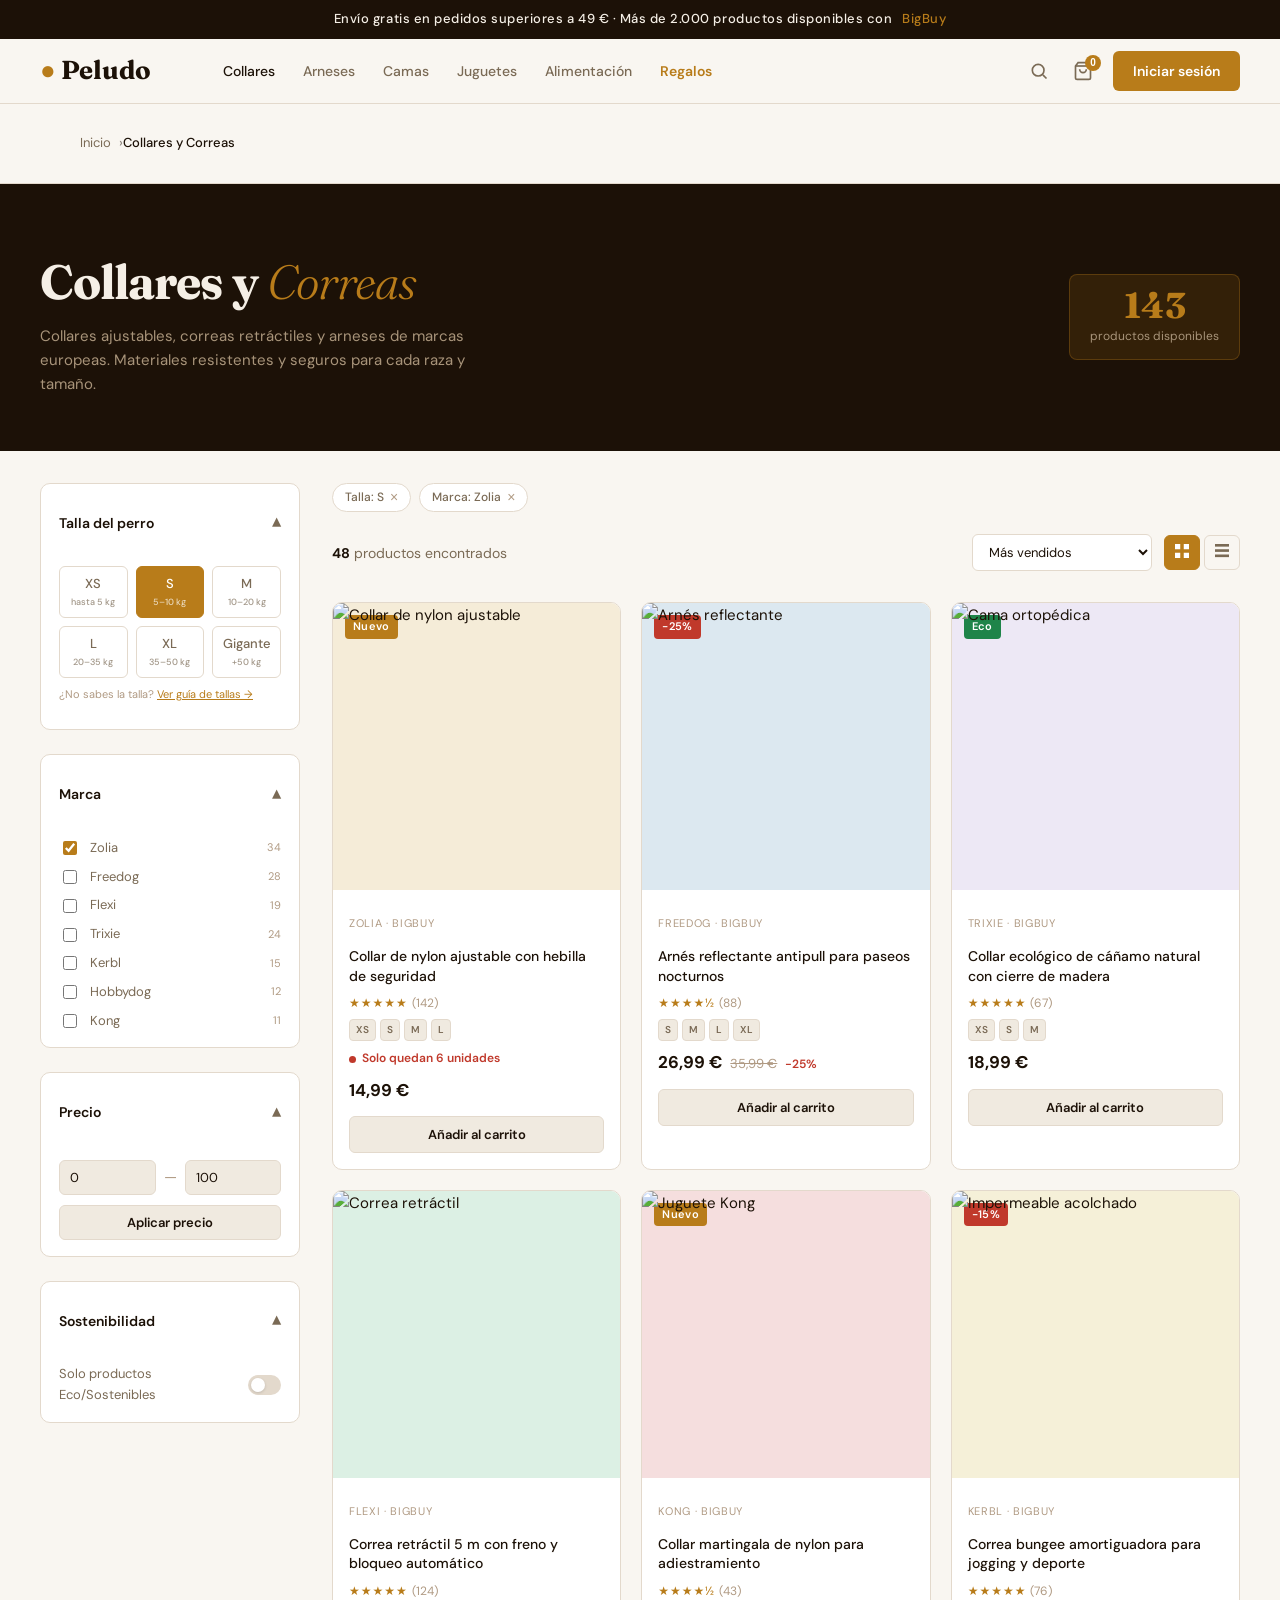
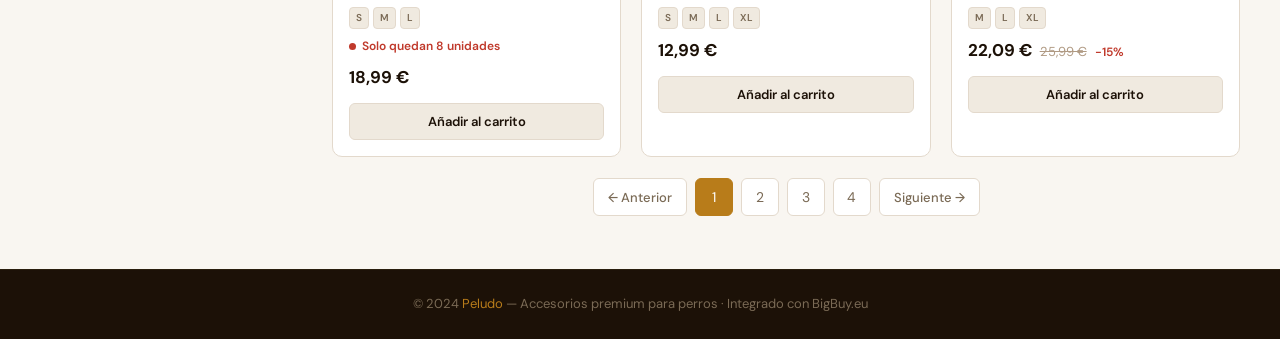
==== peludo-categoria.html @ 2f828829 "Initial Peludo demo store Tienda dropshipping de accesorios para perros con BigBuy. 5 páginas: home," ====
<!doctype html>
<html lang="es">
<head>
<meta charset="utf-8">
<meta name="viewport" content="width=device-width,initial-scale=1,viewport-fit=cover">
<title>Collares y Correas — Peludo</title>
<meta name="claude:viewport-fit-sides" content="cover">
<meta name="description" content="Compra collares y correas para perros de las mejores marcas europeas. Filtra por talla, marca y precio. Envío gratis desde 49 €.">
<link rel="stylesheet" href="https://fonts.googleapis.com/css2?family=Fraunces:ital,opsz,wght@0,9..144,300;0,9..144,700;1,9..144,300;1,9..144,700&family=DM+Sans:opsz,wght@9..40,300;9..40,400;9..40,500;9..40,600&display=swap">
<style>
:root{--bg:#F9F6F1;--bg-alt:#F0EAE0;--bg-card:#FFFFFF;--fg:#1C1107;--fg-muted:#7A6A55;--fg-subtle:#B09A83;--accent:#B87C1A;--accent-fg:#FFFFFF;--border:#E3D9CC;--hero-bg:#1C1107;--hero-fg:#F5EFE6;--font-display:'Fraunces',Georgia,serif;--font-body:'DM Sans',system-ui,sans-serif;--nav-h:64px;--r:6px;}
@media(prefers-color-scheme:dark){:root:not([data-theme="light"]){--bg:#1C1107;--bg-alt:#251A0C;--bg-card:#2D2010;--fg:#F5EFE6;--fg-muted:#A8947A;--fg-subtle:#6B5840;--accent:#D49C35;--accent-fg:#1C1107;--border:#3A2A14;--hero-bg:#0E0905;--hero-fg:#F5EFE6;color-scheme:dark;}}
:root[data-theme="dark"]{--bg:#1C1107;--bg-alt:#251A0C;--bg-card:#2D2010;--fg:#F5EFE6;--fg-muted:#A8947A;--fg-subtle:#6B5840;--accent:#D49C35;--accent-fg:#1C1107;--border:#3A2A14;--hero-bg:#0E0905;--hero-fg:#F5EFE6;color-scheme:dark;}
*,*::before,*::after{box-sizing:border-box;}
html{scroll-behavior:smooth;}
body{background:var(--bg);color:var(--fg);font-family:var(--font-body);font-size:15px;line-height:1.6;margin:0;-webkit-font-smoothing:antialiased;}
.wrap{max-width:1240px;margin:0 auto;padding-left:max(20px,env(safe-area-inset-left,0px));padding-right:max(20px,env(safe-area-inset-right,0px));}

/* Nav */
.announce{background:var(--hero-bg);color:var(--hero-fg);text-align:center;font-size:13px;font-weight:500;letter-spacing:.04em;padding-block:9px;}
.announce a{color:var(--accent);text-decoration:none;margin-left:6px;}
.nav-wrap{background:var(--bg);border-bottom:1px solid var(--border);position:sticky;top:0;z-index:100;}
nav{height:var(--nav-h);display:flex;align-items:center;gap:32px;}
.nav-logo{font-family:var(--font-display);font-size:26px;font-weight:700;color:var(--fg);text-decoration:none;flex-shrink:0;}
.nav-logo span{color:var(--accent);}
.nav-links{display:flex;gap:28px;list-style:none;flex:1;}
.nav-links a{color:var(--fg-muted);text-decoration:none;font-size:14px;font-weight:500;transition:color .15s;}
.nav-links a:hover,.nav-links a.active{color:var(--fg);}
.nav-links .link-regalos{color:var(--accent);font-weight:600;}
.nav-actions{display:flex;align-items:center;gap:16px;margin-left:auto;}
.nav-btn{background:var(--accent);color:var(--accent-fg);border:none;padding:9px 20px;border-radius:var(--r);font-family:var(--font-body);font-size:14px;font-weight:600;cursor:pointer;text-decoration:none;transition:opacity .15s;}
.nav-btn:hover{opacity:.85;}
.icon-btn{background:none;border:none;cursor:pointer;color:var(--fg-muted);display:flex;align-items:center;padding:4px;position:relative;}
.cart-badge{position:absolute;top:-2px;right:-4px;background:var(--accent);color:var(--accent-fg);font-size:10px;font-weight:700;width:16px;height:16px;border-radius:50%;display:flex;align-items:center;justify-content:center;}

/* Breadcrumb */
.breadcrumb{padding-block:16px;border-bottom:1px solid var(--border);}
.bc-list{display:flex;align-items:center;gap:8px;list-style:none;font-size:13px;color:var(--fg-muted);}
.bc-list li+li::before{content:"›";opacity:.5;}
.bc-list a{color:var(--fg-muted);text-decoration:none;}
.bc-list a:hover{color:var(--fg);}
.bc-list .current{color:var(--fg);font-weight:500;}

/* Category hero */
.cat-hero{background:var(--hero-bg);color:var(--hero-fg);padding-block:40px;}
.cat-hero-inner{display:flex;align-items:center;justify-content:space-between;gap:32px;flex-wrap:wrap;}
.cat-hero h1{font-family:var(--font-display);font-size:clamp(28px,4vw,48px);font-weight:700;line-height:1.1;letter-spacing:-.02em;margin-bottom:8px;}
.cat-hero h1 em{font-style:italic;font-weight:300;color:var(--accent);}
.cat-hero p{color:#A8947A;font-size:15px;max-width:480px;}
.cat-hero-badge{background:rgba(184,124,26,.15);border:1px solid rgba(184,124,26,.3);border-radius:8px;padding:12px 20px;text-align:center;flex-shrink:0;}
.cat-hero-badge .num{font-family:var(--font-display);font-size:36px;font-weight:700;color:var(--accent);display:block;line-height:1;}
.cat-hero-badge small{font-size:12px;color:#A8947A;}

/* Layout */
.shop-layout{display:grid;grid-template-columns:260px 1fr;gap:32px;padding-block:32px;}
@media(max-width:900px){.shop-layout{grid-template-columns:1fr;}}

/* Sidebar */
.sidebar{display:flex;flex-direction:column;gap:24px;}
.filter-group{background:var(--bg-card);border:1px solid var(--border);border-radius:10px;overflow:hidden;}
.filter-head{display:flex;align-items:center;justify-content:space-between;padding:14px 18px;cursor:pointer;user-select:none;}
.filter-head h3{font-size:14px;font-weight:600;}
.filter-chevron{color:var(--fg-muted);transition:transform .2s;font-size:12px;}
.filter-head.open .filter-chevron{transform:rotate(180deg);}
.filter-body{padding:0 18px 16px;display:none;}
.filter-body.open{display:block;}

/* Size filter */
.size-grid{display:grid;grid-template-columns:repeat(3,1fr);gap:8px;margin-top:4px;}
.size-btn{padding:8px 4px;border:1px solid var(--border);border-radius:6px;background:none;font-family:var(--font-body);font-size:13px;font-weight:500;cursor:pointer;color:var(--fg-muted);text-align:center;transition:all .15s;}
.size-btn:hover{border-color:var(--accent);color:var(--fg);}
.size-btn.active{background:var(--accent);border-color:var(--accent);color:var(--accent-fg);}
.size-hint{font-size:11px;color:var(--fg-subtle);margin-top:8px;line-height:1.5;}

/* Brand filter */
.brand-list{display:flex;flex-direction:column;gap:8px;margin-top:4px;}
.brand-check{display:flex;align-items:center;gap:10px;cursor:pointer;font-size:13px;color:var(--fg-muted);}
.brand-check input{accent-color:var(--accent);width:14px;height:14px;cursor:pointer;}
.brand-check:hover{color:var(--fg);}
.brand-count{margin-left:auto;font-size:11px;color:var(--fg-subtle);}

/* Price range */
.price-row{display:flex;align-items:center;gap:8px;margin-top:8px;}
.price-input{width:100%;background:var(--bg-alt);border:1px solid var(--border);border-radius:var(--r);padding:8px 10px;font-family:var(--font-body);font-size:13px;color:var(--fg);outline:none;}
.price-input:focus{border-color:var(--accent);}
.price-sep{color:var(--fg-subtle);flex-shrink:0;}
.apply-btn{width:100%;margin-top:10px;background:var(--bg-alt);border:1px solid var(--border);border-radius:var(--r);padding:8px;font-family:var(--font-body);font-size:13px;font-weight:600;cursor:pointer;color:var(--fg);transition:all .15s;}
.apply-btn:hover{background:var(--accent);border-color:var(--accent);color:var(--accent-fg);}

/* Eco toggle */
.eco-toggle{display:flex;align-items:center;justify-content:space-between;margin-top:4px;}
.eco-toggle label{font-size:13px;color:var(--fg-muted);display:flex;align-items:center;gap:8px;cursor:pointer;}
.toggle-sw{position:relative;width:36px;height:20px;}
.toggle-sw input{opacity:0;width:0;height:0;}
.toggle-track{position:absolute;inset:0;background:var(--border);border-radius:10px;transition:background .2s;}
.toggle-thumb{position:absolute;top:3px;left:3px;width:14px;height:14px;background:#fff;border-radius:50%;transition:transform .2s;box-shadow:0 1px 3px rgba(0,0,0,.15);}
.toggle-sw input:checked + .toggle-track{background:#1E8449;}
.toggle-sw input:checked ~ .toggle-thumb{transform:translateX(16px);}

/* Active filters */
.active-filters{display:flex;flex-wrap:wrap;gap:8px;margin-bottom:16px;}
.filter-tag{display:flex;align-items:center;gap:6px;background:var(--bg-card);border:1px solid var(--border);border-radius:20px;padding:4px 12px;font-size:12px;font-weight:500;color:var(--fg-muted);}
.filter-tag button{background:none;border:none;cursor:pointer;color:var(--fg-subtle);font-size:14px;line-height:1;padding:0;display:flex;}
.filter-tag button:hover{color:var(--fg);}

/* Toolbar */
.shop-toolbar{display:flex;align-items:center;justify-content:space-between;margin-bottom:24px;flex-wrap:wrap;gap:12px;}
.results-count{font-size:14px;color:var(--fg-muted);}
.results-count strong{color:var(--fg);}
.toolbar-right{display:flex;align-items:center;gap:12px;}
.sort-select{background:var(--bg-card);border:1px solid var(--border);border-radius:var(--r);padding:8px 12px;font-family:var(--font-body);font-size:13px;color:var(--fg);cursor:pointer;outline:none;}
.sort-select:focus{border-color:var(--accent);}
.view-btns{display:flex;gap:4px;}
.view-btn{background:none;border:1px solid var(--border);border-radius:var(--r);padding:8px 10px;cursor:pointer;color:var(--fg-muted);transition:all .15s;}
.view-btn.active,.view-btn:hover{background:var(--accent);border-color:var(--accent);color:var(--accent-fg);}

/* Product grid */
.products-grid{display:grid;grid-template-columns:repeat(3,1fr);gap:20px;}
.products-grid.list-view{grid-template-columns:1fr;}
.product-card{background:var(--bg-card);border:1px solid var(--border);border-radius:10px;overflow:hidden;transition:box-shadow .2s,transform .2s;text-decoration:none;color:inherit;display:block;}
.product-card:hover{box-shadow:0 8px 32px rgba(0,0,0,.1);transform:translateY(-2px);}
.products-grid.list-view .product-card{display:flex;flex-direction:row;}
.products-grid.list-view .product-img{width:180px;flex-shrink:0;}
.product-img{aspect-ratio:1;display:flex;align-items:center;justify-content:center;position:relative;overflow:hidden;}
.p1 .product-img{background:#F5ECD8;} .p2 .product-img{background:#DCE8F0;} .p3 .product-img{background:#EDE8F5;}
.p4 .product-img{background:#DCF0E4;} .p5 .product-img{background:#F5DEDE;} .p6 .product-img{background:#F5F0D8;}
.product-img img{position:absolute;inset:0;width:100%;height:100%;object-fit:cover;}
.p7 .product-img{background:#D8EDF5;} .p8 .product-img{background:#F0EDD8;} .p9 .product-img{background:#EDF0D8;}
.product-badge{position:absolute;top:12px;left:12px;font-size:11px;font-weight:600;padding:3px 8px;border-radius:4px;letter-spacing:.03em;}
.badge-new{background:var(--accent);color:var(--accent-fg);}
.badge-sale{background:#C0392B;color:#fff;}
.badge-eco{background:#1E8449;color:#fff;}
.product-wishlist{position:absolute;top:10px;right:10px;background:var(--bg-card);border:1px solid var(--border);border-radius:50%;width:32px;height:32px;display:flex;align-items:center;justify-content:center;opacity:0;transition:opacity .2s;cursor:pointer;}
.product-card:hover .product-wishlist{opacity:1;}
.product-info{padding:14px 16px 16px;flex:1;min-width:0;}
.product-brand{font-size:11px;color:var(--fg-subtle);letter-spacing:.06em;text-transform:uppercase;margin-bottom:4px;}
.product-name{font-size:14px;font-weight:500;line-height:1.4;margin-bottom:8px;color:var(--fg);}
.product-stars{display:flex;align-items:center;gap:4px;margin-bottom:6px;}
.stars{color:var(--accent);font-size:12px;letter-spacing:1px;}
.review-count{font-size:12px;color:var(--fg-subtle);}
.stock-urgency{display:flex;align-items:center;gap:6px;font-size:12px;font-weight:600;color:#C0392B;margin-bottom:8px;}
.stock-dot{width:7px;height:7px;border-radius:50%;background:#C0392B;flex-shrink:0;animation:blink 1.6s infinite;}
@keyframes blink{0%,100%{opacity:1;}50%{opacity:.3;}}
.product-price{display:flex;align-items:baseline;gap:8px;flex-wrap:wrap;}
.price-now{font-size:17px;font-weight:700;font-variant-numeric:tabular-nums;color:var(--fg);}
.price-was{font-size:13px;color:var(--fg-subtle);text-decoration:line-through;}
.price-save{font-size:12px;font-weight:600;color:#C0392B;}
.product-add{width:100%;margin-top:12px;background:var(--bg-alt);border:1px solid var(--border);border-radius:var(--r);padding:9px;font-family:var(--font-body);font-size:13px;font-weight:600;cursor:pointer;color:var(--fg);transition:background .15s,border-color .15s,color .15s;}
.product-add:hover{background:var(--accent);border-color:var(--accent);color:var(--accent-fg);}

/* Size tags on card */
.size-tags{display:flex;gap:4px;flex-wrap:wrap;margin-bottom:8px;}
.size-tag{font-size:10px;font-weight:600;background:var(--bg-alt);border:1px solid var(--border);border-radius:4px;padding:2px 6px;color:var(--fg-muted);}

/* Pagination */
.pagination{display:flex;justify-content:center;align-items:center;gap:8px;padding-block:40px;}
.page-btn{background:var(--bg-card);border:1px solid var(--border);border-radius:var(--r);width:38px;height:38px;display:flex;align-items:center;justify-content:center;font-size:14px;cursor:pointer;color:var(--fg-muted);font-family:var(--font-body);transition:all .15s;}
.page-btn:hover,.page-btn.active{background:var(--accent);border-color:var(--accent);color:var(--accent-fg);}
.page-btn.prev,.page-btn.next{width:auto;padding:0 14px;font-size:13px;font-weight:500;}

/* Footer minimal */
footer{background:var(--hero-bg);border-top:1px solid #2A1E0E;color:#7A6A55;padding-block:24px;text-align:center;font-size:13px;}
footer a{color:var(--accent);text-decoration:none;}

/* Mobile sidebar */
.filter-toggle-mobile{display:none;width:100%;background:var(--bg-card);border:1px solid var(--border);border-radius:var(--r);padding:12px 16px;font-family:var(--font-body);font-size:14px;font-weight:600;cursor:pointer;color:var(--fg);text-align:left;align-items:center;justify-content:space-between;}
@media(max-width:900px){.filter-toggle-mobile{display:flex;}.sidebar{display:none;}.sidebar.mobile-open{display:flex;}.products-grid{grid-template-columns:repeat(2,1fr);}}
@media(max-width:480px){.products-grid{grid-template-columns:1fr;}}
body{background:var(--bg);color:var(--fg);}
</style>
</head>
<body>

<div class="announce"><div class="wrap">Envío gratis en pedidos superiores a 49 € · Más de 2.000 productos disponibles con <a href="index.html">BigBuy</a></div></div>
<div class="nav-wrap">
  <nav class="wrap">
    <a class="nav-logo" href="index.html"><span>●</span> Peludo</a>
    <ul class="nav-links">
      <li><a href="peludo-categoria.html" class="active">Collares</a></li>
      <li><a href="peludo-categoria.html">Arneses</a></li>
      <li><a href="peludo-categoria.html">Camas</a></li>
      <li><a href="peludo-categoria.html">Juguetes</a></li>
      <li><a href="peludo-categoria.html">Alimentación</a></li>
      <li><a href="peludo-categoria.html" class="link-regalos">Regalos</a></li>
    </ul>
    <div class="nav-actions">
      <button class="icon-btn" aria-label="Buscar"><svg width="20" height="20" fill="none" stroke="currentColor" stroke-width="2" viewBox="0 0 24 24"><circle cx="11" cy="11" r="7"/><path d="M21 21l-4.35-4.35"/></svg></button>
      <button class="icon-btn" aria-label="Carrito"><svg width="20" height="20" fill="none" stroke="currentColor" stroke-width="2" viewBox="0 0 24 24"><path d="M6 2L3 6v14a2 2 0 002 2h14a2 2 0 002-2V6l-3-4z"/><line x1="3" y1="6" x2="21" y2="6"/><path d="M16 10a4 4 0 01-8 0"/></svg><span class="cart-badge">0</span></button>
      <a class="nav-btn" href="#">Iniciar sesión</a>
    </div>
  </nav>
</div>

<div class="breadcrumb"><div class="wrap">
  <ul class="bc-list">
    <li><a href="index.html">Inicio</a></li>
    <li class="current">Collares y Correas</li>
  </ul>
</div></div>

<div class="cat-hero"><div class="wrap">
  <div class="cat-hero-inner">
    <div>
      <h1>Collares y <em>Correas</em></h1>
      <p>Collares ajustables, correas retráctiles y arneses de marcas europeas. Materiales resistentes y seguros para cada raza y tamaño.</p>
    </div>
    <div class="cat-hero-badge"><span class="num">143</span><small>productos disponibles</small></div>
  </div>
</div></div>

<main><div class="wrap">
  <div class="shop-layout">

    <!-- Sidebar -->
    <aside class="sidebar" id="sidebar">
      <!-- Talla -->
      <div class="filter-group">
        <div class="filter-head open" onclick="toggleFilter(this)">
          <h3>Talla del perro</h3><span class="filter-chevron">▼</span>
        </div>
        <div class="filter-body open">
          <div class="size-grid">
            <button class="size-btn" onclick="toggleSize(this)">XS<br><small style="font-size:9px;opacity:.7;">hasta 5 kg</small></button>
            <button class="size-btn active" onclick="toggleSize(this)">S<br><small style="font-size:9px;opacity:.7;">5–10 kg</small></button>
            <button class="size-btn" onclick="toggleSize(this)">M<br><small style="font-size:9px;opacity:.7;">10–20 kg</small></button>
            <button class="size-btn" onclick="toggleSize(this)">L<br><small style="font-size:9px;opacity:.7;">20–35 kg</small></button>
            <button class="size-btn" onclick="toggleSize(this)">XL<br><small style="font-size:9px;opacity:.7;">35–50 kg</small></button>
            <button class="size-btn" onclick="toggleSize(this)">Gigante<br><small style="font-size:9px;opacity:.7;">+50 kg</small></button>
          </div>
          <p class="size-hint">¿No sabes la talla? <a href="#" style="color:var(--accent)">Ver guía de tallas →</a></p>
        </div>
      </div>

      <!-- Marca -->
      <div class="filter-group">
        <div class="filter-head open" onclick="toggleFilter(this)">
          <h3>Marca</h3><span class="filter-chevron">▼</span>
        </div>
        <div class="filter-body open">
          <div class="brand-list">
            <label class="brand-check"><input type="checkbox" checked onchange="updateFilters()"> Zolia <span class="brand-count">34</span></label>
            <label class="brand-check"><input type="checkbox" onchange="updateFilters()"> Freedog <span class="brand-count">28</span></label>
            <label class="brand-check"><input type="checkbox" onchange="updateFilters()"> Flexi <span class="brand-count">19</span></label>
            <label class="brand-check"><input type="checkbox" onchange="updateFilters()"> Trixie <span class="brand-count">24</span></label>
            <label class="brand-check"><input type="checkbox" onchange="updateFilters()"> Kerbl <span class="brand-count">15</span></label>
            <label class="brand-check"><input type="checkbox" onchange="updateFilters()"> Hobbydog <span class="brand-count">12</span></label>
            <label class="brand-check"><input type="checkbox" onchange="updateFilters()"> Kong <span class="brand-count">11</span></label>
          </div>
        </div>
      </div>

      <!-- Precio -->
      <div class="filter-group">
        <div class="filter-head open" onclick="toggleFilter(this)">
          <h3>Precio</h3><span class="filter-chevron">▼</span>
        </div>
        <div class="filter-body open">
          <div class="price-row">
            <input class="price-input" type="number" placeholder="Mín." value="0" min="0">
            <span class="price-sep">—</span>
            <input class="price-input" type="number" placeholder="Máx." value="100" min="0">
          </div>
          <button class="apply-btn" onclick="updateFilters()">Aplicar precio</button>
        </div>
      </div>

      <!-- Eco -->
      <div class="filter-group">
        <div class="filter-head open" onclick="toggleFilter(this)">
          <h3>Sostenibilidad</h3><span class="filter-chevron">▼</span>
        </div>
        <div class="filter-body open">
          <div class="eco-toggle">
            <label style="font-size:13px;color:var(--fg-muted);display:flex;align-items:center;gap:10px;cursor:pointer;">
              Solo productos Eco/Sostenibles
              <label class="toggle-sw">
                <input type="checkbox" id="eco-filter" onchange="updateFilters()">
                <span class="toggle-track"></span>
                <span class="toggle-thumb"></span>
              </label>
            </label>
          </div>
        </div>
      </div>
    </aside>

    <!-- Products -->
    <div>
      <button class="filter-toggle-mobile" onclick="toggleMobileSidebar()">
        <span>Filtros</span>
        <svg width="16" height="16" fill="none" stroke="currentColor" stroke-width="2" viewBox="0 0 24 24"><line x1="4" y1="6" x2="20" y2="6"/><line x1="4" y1="12" x2="20" y2="12"/><line x1="4" y1="18" x2="20" y2="18"/></svg>
      </button>

      <div class="active-filters">
        <span class="filter-tag">Talla: S <button onclick="this.parentElement.remove()" aria-label="Eliminar filtro">×</button></span>
        <span class="filter-tag">Marca: Zolia <button onclick="this.parentElement.remove()" aria-label="Eliminar filtro">×</button></span>
      </div>

      <div class="shop-toolbar">
        <p class="results-count"><strong>48</strong> productos encontrados</p>
        <div class="toolbar-right">
          <select class="sort-select">
            <option>Más vendidos</option>
            <option>Precio: menor a mayor</option>
            <option>Precio: mayor a menor</option>
            <option>Novedades</option>
            <option>Mejor valorados</option>
          </select>
          <div class="view-btns">
            <button class="view-btn active" onclick="setView('grid',this)" aria-label="Vista cuadrícula"><svg width="14" height="14" fill="currentColor" viewBox="0 0 16 16"><rect x="0" y="0" width="6" height="6"/><rect x="10" y="0" width="6" height="6"/><rect x="0" y="10" width="6" height="6"/><rect x="10" y="10" width="6" height="6"/></svg></button>
            <button class="view-btn" onclick="setView('list',this)" aria-label="Vista lista"><svg width="14" height="14" fill="currentColor" viewBox="0 0 16 16"><rect x="0" y="0" width="16" height="3"/><rect x="0" y="6" width="16" height="3"/><rect x="0" y="12" width="16" height="3"/></svg></button>
          </div>
        </div>
      </div>

      <div class="products-grid" id="products-grid">

        <a class="product-card p1" href="peludo-producto.html">
          <div class="product-img"><span class="product-badge badge-new">Nuevo</span><button class="product-wishlist" onclick="return false" aria-label="Guardar">♡</button><img src="https://images.unsplash.com/photo-1530281700549-e82e7bf110d6?w=400&h=400&fit=crop&auto=format&q=80" alt="Collar de nylon ajustable" loading="lazy"></div>
          <div class="product-info">
            <p class="product-brand">Zolia · BigBuy</p>
            <p class="product-name">Collar de nylon ajustable con hebilla de seguridad</p>
            <div class="product-stars"><span class="stars">★★★★★</span><span class="review-count">(142)</span></div>
            <div class="size-tags"><span class="size-tag">XS</span><span class="size-tag">S</span><span class="size-tag">M</span><span class="size-tag">L</span></div>
            <div class="stock-urgency"><span class="stock-dot"></span>Solo quedan 6 unidades</div>
            <div class="product-price"><span class="price-now">14,99 €</span></div>
            <button class="product-add" onclick="return false">Añadir al carrito</button>
          </div>
        </a>

        <a class="product-card p2" href="peludo-producto.html">
          <div class="product-img"><span class="product-badge badge-sale">−25%</span><button class="product-wishlist" onclick="return false" aria-label="Guardar">♡</button><img src="https://images.unsplash.com/photo-1580459476964-822a39c5697e?w=400&h=400&fit=crop&auto=format&q=80" alt="Arnés reflectante" loading="lazy"></div>
          <div class="product-info">
            <p class="product-brand">Freedog · BigBuy</p>
            <p class="product-name">Arnés reflectante antipull para paseos nocturnos</p>
            <div class="product-stars"><span class="stars">★★★★½</span><span class="review-count">(88)</span></div>
            <div class="size-tags"><span class="size-tag">S</span><span class="size-tag">M</span><span class="size-tag">L</span><span class="size-tag">XL</span></div>
            <div class="product-price"><span class="price-now">26,99 €</span><span class="price-was">35,99 €</span><span class="price-save">−25%</span></div>
            <button class="product-add" onclick="return false">Añadir al carrito</button>
          </div>
        </a>

        <a class="product-card p3" href="peludo-producto.html">
          <div class="product-img"><span class="product-badge badge-eco">Eco</span><button class="product-wishlist" onclick="return false" aria-label="Guardar">♡</button><img src="https://images.unsplash.com/photo-1581888227599-779811939961?w=400&h=400&fit=crop&auto=format&q=80" alt="Cama ortopédica" loading="lazy"></div>
          <div class="product-info">
            <p class="product-brand">Trixie · BigBuy</p>
            <p class="product-name">Collar ecológico de cáñamo natural con cierre de madera</p>
            <div class="product-stars"><span class="stars">★★★★★</span><span class="review-count">(67)</span></div>
            <div class="size-tags"><span class="size-tag">XS</span><span class="size-tag">S</span><span class="size-tag">M</span></div>
            <div class="product-price"><span class="price-now">18,99 €</span></div>
            <button class="product-add" onclick="return false">Añadir al carrito</button>
          </div>
        </a>

        <a class="product-card p4" href="peludo-producto.html">
          <div class="product-img"><button class="product-wishlist" onclick="return false" aria-label="Guardar">♡</button><img src="https://images.unsplash.com/photo-1530700131180-d43d9b8cc41f?w=400&h=400&fit=crop&auto=format&q=80" alt="Correa retráctil" loading="lazy"></div>
          <div class="product-info">
            <p class="product-brand">Flexi · BigBuy</p>
            <p class="product-name">Correa retráctil 5 m con freno y bloqueo automático</p>
            <div class="product-stars"><span class="stars">★★★★★</span><span class="review-count">(124)</span></div>
            <div class="size-tags"><span class="size-tag">S</span><span class="size-tag">M</span><span class="size-tag">L</span></div>
            <div class="stock-urgency"><span class="stock-dot"></span>Solo quedan 8 unidades</div>
            <div class="product-price"><span class="price-now">18,99 €</span></div>
            <button class="product-add" onclick="return false">Añadir al carrito</button>
          </div>
        </a>

        <a class="product-card p5" href="peludo-producto.html">
          <div class="product-img"><span class="product-badge badge-new">Nuevo</span><button class="product-wishlist" onclick="return false" aria-label="Guardar">♡</button><img src="https://images.unsplash.com/photo-1591946614720-90a587da4a36?w=400&h=400&fit=crop&auto=format&q=80" alt="Juguete Kong" loading="lazy"></div>
          <div class="product-info">
            <p class="product-brand">Kong · BigBuy</p>
            <p class="product-name">Collar martingala de nylon para adiestramiento</p>
            <div class="product-stars"><span class="stars">★★★★½</span><span class="review-count">(43)</span></div>
            <div class="size-tags"><span class="size-tag">S</span><span class="size-tag">M</span><span class="size-tag">L</span><span class="size-tag">XL</span></div>
            <div class="product-price"><span class="price-now">12,99 €</span></div>
            <button class="product-add" onclick="return false">Añadir al carrito</button>
          </div>
        </a>

        <a class="product-card p6" href="peludo-producto.html">
          <div class="product-img"><span class="product-badge badge-sale">−15%</span><button class="product-wishlist" onclick="return false" aria-label="Guardar">♡</button><img src="https://images.unsplash.com/photo-1530041539828-114de669390e?w=400&h=400&fit=crop&auto=format&q=80" alt="Impermeable acolchado" loading="lazy"></div>
          <div class="product-info">
            <p class="product-brand">Kerbl · BigBuy</p>
            <p class="product-name">Correa bungee amortiguadora para jogging y deporte</p>
            <div class="product-stars"><span class="stars">★★★★★</span><span class="review-count">(76)</span></div>
            <div class="size-tags"><span class="size-tag">M</span><span class="size-tag">L</span><span class="size-tag">XL</span></div>
            <div class="product-price"><span class="price-now">22,09 €</span><span class="price-was">25,99 €</span><span class="price-save">−15%</span></div>
            <button class="product-add" onclick="return false">Añadir al carrito</button>
          </div>
        </a>

      </div>

      <nav class="pagination" aria-label="Paginación">
        <button class="page-btn prev">← Anterior</button>
        <button class="page-btn active">1</button>
        <button class="page-btn" onclick="this.classList.add('active');document.querySelector('.page-btn.active:not(this)')?.classList.remove('active')">2</button>
        <button class="page-btn">3</button>
        <button class="page-btn">4</button>
        <button class="page-btn next">Siguiente →</button>
      </nav>
    </div>
  </div>
</div></main>

<footer><div class="wrap">© 2024 <a href="index.html">Peludo</a> — Accesorios premium para perros · Integrado con BigBuy.eu</div></footer>

<script>
function toggleFilter(head) {
  head.classList.toggle('open');
  const body = head.nextElementSibling;
  body.classList.toggle('open');
}
function toggleSize(btn) {
  btn.classList.toggle('active');
  updateFilters();
}
function updateFilters() {
  const active = [...document.querySelectorAll('.size-btn.active')].map(b => b.textContent.split('\n')[0]);
  const brands = [...document.querySelectorAll('.brand-check input:checked')].map(i => i.parentElement.textContent.trim().split(/\s+/)[0]);
  const eco = document.getElementById('eco-filter')?.checked;
  const tags = document.querySelector('.active-filters');
  tags.innerHTML = active.map(s => `<span class="filter-tag">Talla: ${s} <button onclick="this.parentElement.remove()" aria-label="Eliminar filtro">×</button></span>`).join('')
    + brands.map(b => `<span class="filter-tag">Marca: ${b} <button onclick="this.parentElement.remove()" aria-label="Eliminar filtro">×</button></span>`).join('')
    + (eco ? '<span class="filter-tag">Eco ✓ <button onclick="this.parentElement.remove()" aria-label="Eliminar filtro">×</button></span>' : '');
}
function setView(type, btn) {
  document.querySelectorAll('.view-btn').forEach(b => b.classList.remove('active'));
  btn.classList.add('active');
  const grid = document.getElementById('products-grid');
  if (type === 'list') grid.classList.add('list-view');
  else grid.classList.remove('list-view');
}
function toggleMobileSidebar() {
  document.getElementById('sidebar').classList.toggle('mobile-open');
}
// Pagination active state
document.querySelectorAll('.page-btn:not(.prev):not(.next)').forEach(btn => {
  btn.addEventListener('click', function() {
    document.querySelectorAll('.page-btn.active').forEach(b => b.classList.remove('active'));
    this.classList.add('active');
  });
});
</script>
</body></html>
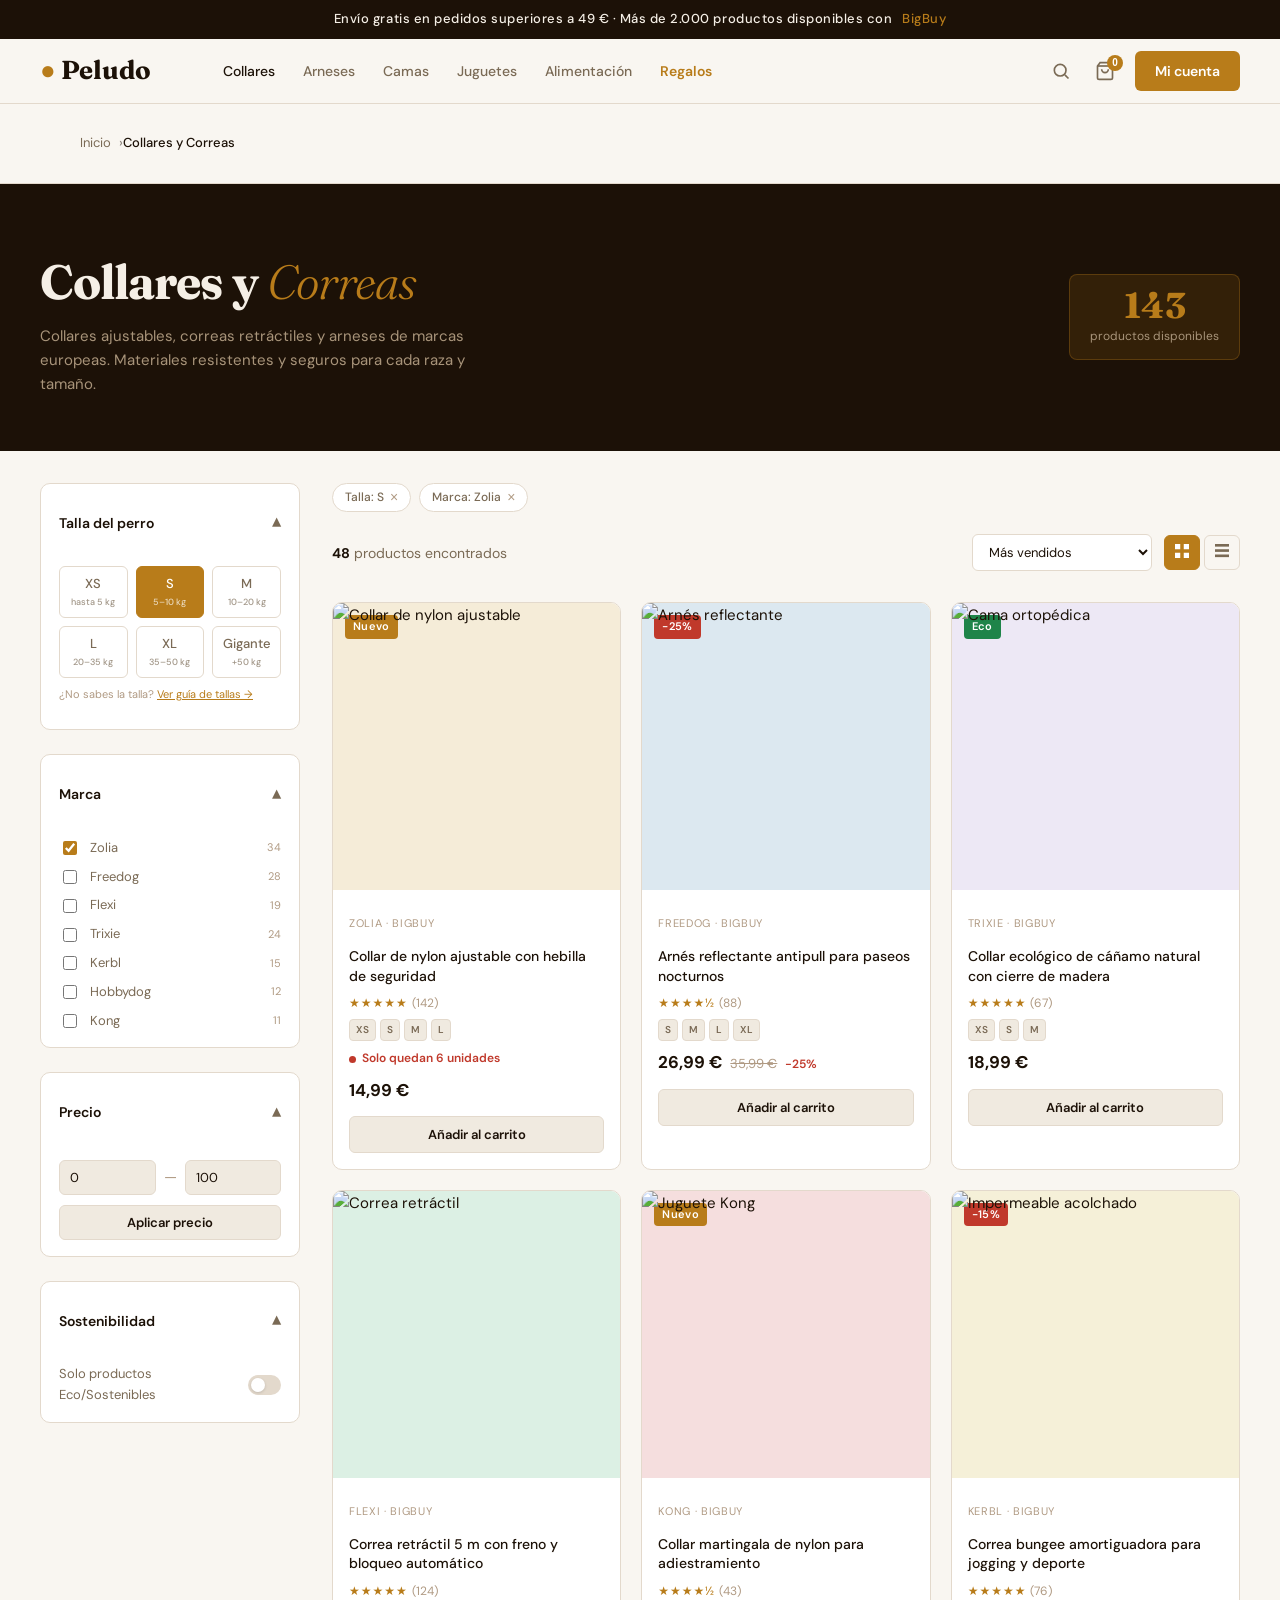
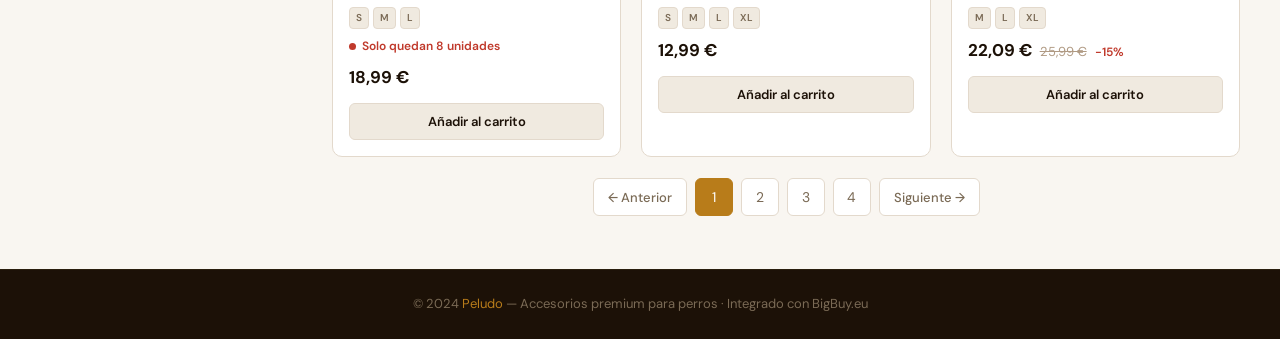
==== commit 767acdd9: "Add 6 new pages + fix all links - complete demo store" ====
--- a/peludo-categoria.html
+++ b/peludo-categoria.html
@@ -186,7 +186,7 @@
     <div class="nav-actions">
       <button class="icon-btn" aria-label="Buscar"><svg width="20" height="20" fill="none" stroke="currentColor" stroke-width="2" viewBox="0 0 24 24"><circle cx="11" cy="11" r="7"/><path d="M21 21l-4.35-4.35"/></svg></button>
       <button class="icon-btn" aria-label="Carrito"><svg width="20" height="20" fill="none" stroke="currentColor" stroke-width="2" viewBox="0 0 24 24"><path d="M6 2L3 6v14a2 2 0 002 2h14a2 2 0 002-2V6l-3-4z"/><line x1="3" y1="6" x2="21" y2="6"/><path d="M16 10a4 4 0 01-8 0"/></svg><span class="cart-badge">0</span></button>
-      <a class="nav-btn" href="#">Iniciar sesión</a>
+      <a class="nav-btn" href="peludo-contacto.html">Mi cuenta</a>
     </div>
   </nav>
 </div>
@@ -227,7 +227,7 @@
             <button class="size-btn" onclick="toggleSize(this)">XL<br><small style="font-size:9px;opacity:.7;">35–50 kg</small></button>
             <button class="size-btn" onclick="toggleSize(this)">Gigante<br><small style="font-size:9px;opacity:.7;">+50 kg</small></button>
           </div>
-          <p class="size-hint">¿No sabes la talla? <a href="#" style="color:var(--accent)">Ver guía de tallas →</a></p>
+          <p class="size-hint">¿No sabes la talla? <a href="peludo-faq.html#tallas" style="color:var(--accent)">Ver guía de tallas →</a></p>
         </div>
       </div>
 
